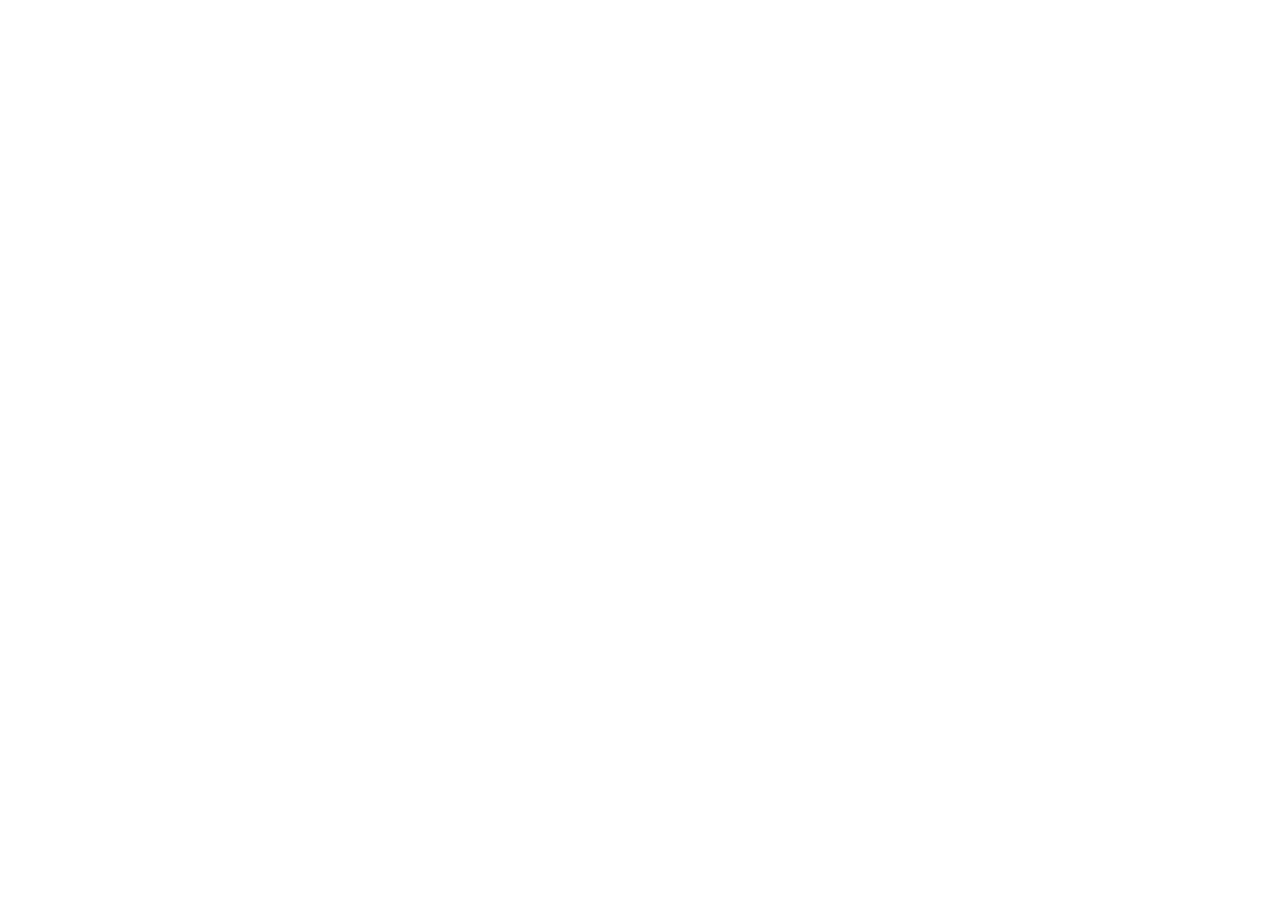
==== index.html @ 5c6cd161 "codigo para el html" ====
<!DOCTYPE html>
<html lang="en">
<head>
    <meta charset="UTF-8">
    <meta name="viewport" content="width=device-width, initial-scale=1.0">
    <title>Document</title>
    <link rel="stylesheet" href="estilos.css">
    <script src="codigo.js"></script>
</head>
<body>
    
</body>
</html>
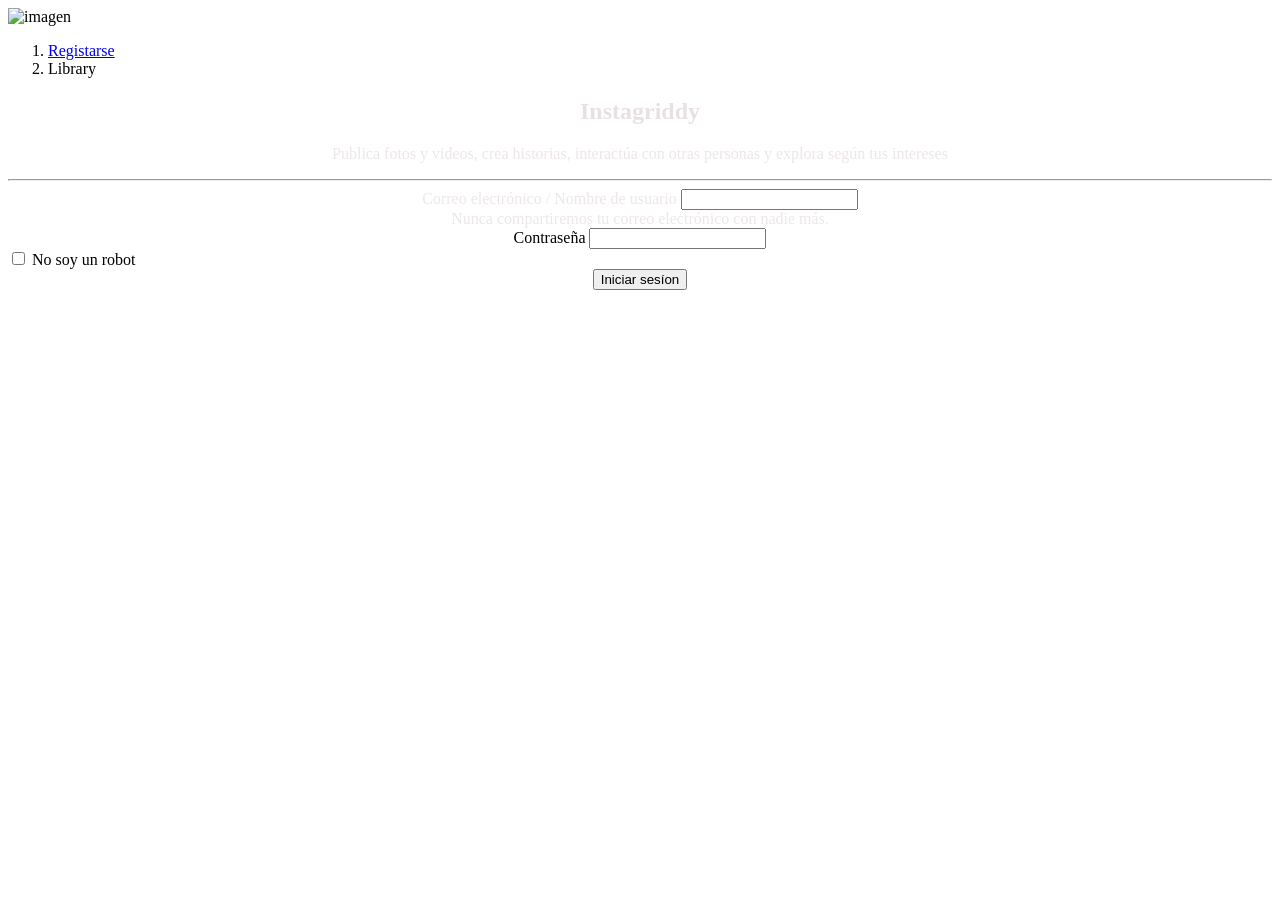
==== commit 7721c43b: "mas implementaciones" ====
--- a/index.html
+++ b/index.html
@@ -1,5 +1,6 @@
 <!DOCTYPE html>
 <html lang="en">
+
 <head>
     <meta charset="UTF-8">
     <meta name="viewport" content="width=device-width, initial-scale=1.0">
@@ -7,7 +8,58 @@
     <link rel="stylesheet" href="estilos.css">
     <script src="codigo.js"></script>
 </head>
+
 <body>
-    
+    <div class="caja_master">
+        <div class="hijo1">
+            <img src="imagenes/logo.jpg" alt="imagen" width="150px">
+        </div>
+        <div class="hijo2">
+            <nav style="--bs-breadcrumb-divider: '>';" aria-label="breadcrumb">
+                <ol class="breadcrumb">
+                    <li class="breadcrumb-item"><a href="index2.html">Registarse</a></li>
+                    <li class="breadcrumb-item active" aria-current="page">Library</li>
+                </ol>
+            </nav>
+        </div>
+    </div>
+    <center>
+        <h2 style="color: #e9e1e1;">Instagriddy</h2>
+
+        </h2>
+        <p class="introduccion" style="color: #e9e1e1d0;">Publica fotos y videos, crea historias, interactúa con
+            otras personas y explora
+            según
+            tus intereses</p>
+    </center>
+
+    <hr>
+    <center>
+        <form>
+            <div class="mb-3">
+                <label for="exampleInputEmail1" class="form-label" style="color: #e9e1e1d0;">Correo electrónico /
+                    Nombre de usuario</label>
+                <input type="email" class="form-control" id="exampleInputEmail1" aria-describedby="emailHelp">
+                <div id="emailHelp" class="form-text" style="color: #e9e1e1d0;">Nunca compartiremos tu correo
+                    electrónico con nadie más.</div>
+            </div>
+    </center>
+    <center>
+        <div class="mb-3">
+            <label for="exampleInputPassword1" class="form-label">Contraseña</label>
+            <input type="password" class="form-control" id="exampleInputPassword1">
+    </center>
+    </div>
+    <div class="mb-3 form-check">
+        <input type="checkbox" class="form-check-input" id="exampleCheck1">
+        <label class="form-check-label" for="exampleCheck1">No soy un robot</label>
+    </div>
+    <center>
+        <button type="submit" class="btn btn-primary" onclick="inicio()">Iniciar sesíon </button>
+        <p id="notificacion"></p>
+        </form>
+    </center>
+
 </body>
+
 </html>
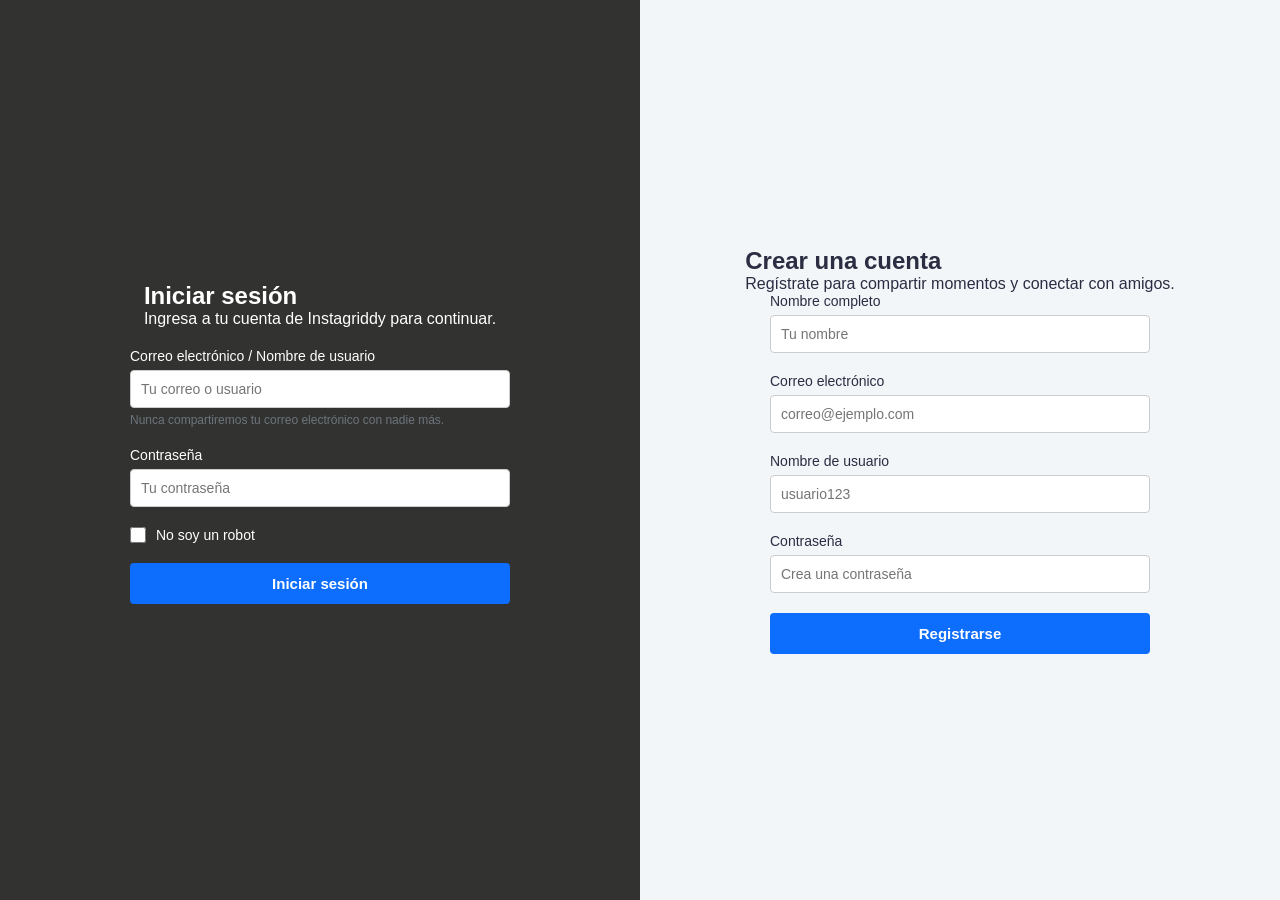
==== commit 19881412: "negra" ====
--- a/index.html
+++ b/index.html
@@ -1,65 +1,78 @@
 <!DOCTYPE html>
-<html lang="en">
+<html lang="es">
+<head>
+  <meta charset="UTF-8">
+  <meta name="viewport" content="width=device-width, initial-scale=1.0">
+  <title>Iniciar Sesión y Registrarse</title>
+  <link rel="stylesheet" href="estilos.css">
+  <script src="codigo.js"></script>
+</head>
+<body>
 
-<head>
-    <meta charset="UTF-8">
-    <meta name="viewport" content="width=device-width, initial-scale=1.0">
-    <title>Document</title>
-    <link rel="stylesheet" href="estilos.css">
-    <script src="codigo.js"></script>
-</head>
+  <div class="contenedor">
 
-<body>
-    <div class="caja_master">
-        <div class="hijo1">
-            <img src="imagenes/logo.jpg" alt="imagen" width="150px">
+    <div class="seccion izquierda">
+      <div class="encabezado-seccion">
+        <img src="imagenes/logo.jpg" alt="Logo" class="logo-img" onerror="this.style.display='none'">
+        <h2>Iniciar sesión</h2>
+        <p>Ingresa a tu cuenta de Instagriddy para continuar.</p>
+      </div>
+
+      <form class="formulario" onsubmit="event.preventDefault(); inicio();">
+        <div class="mb-3">
+          <label for="exampleInputEmail1" class="form-label">Correo electrónico / Nombre de usuario</label>
+          <input type="email" class="form-control" id="exampleInputEmail1" placeholder="Tu correo o usuario" required>
+          <div id="emailHelp" class="form-text">Nunca compartiremos tu correo electrónico con nadie más.</div>
         </div>
-        <div class="hijo2">
-            <nav style="--bs-breadcrumb-divider: '>';" aria-label="breadcrumb">
-                <ol class="breadcrumb">
-                    <li class="breadcrumb-item"><a href="index2.html">Registarse</a></li>
-                    <li class="breadcrumb-item active" aria-current="page">Library</li>
-                </ol>
-            </nav>
+
+        <div class="mb-3">
+          <label for="exampleInputPassword1" class="form-label">Contraseña</label>
+          <input type="password" class="form-control" id="exampleInputPassword1" placeholder="Tu contraseña" required>
         </div>
+
+        <div class="mb-3 form-check">
+          <input type="checkbox" class="form-check-input" id="exampleCheck1">
+          <label class="form-check-label" for="exampleCheck1">No soy un robot</label>
+        </div>
+
+        <button type="submit" class="btn btn-login">Iniciar sesión</button>
+        <p id="notificacion"></p>
+      </form>
     </div>
-    <center>
-        <h2 style="color: #e9e1e1;">Instagriddy</h2>
 
-        </h2>
-        <p class="introduccion" style="color: #e9e1e1d0;">Publica fotos y videos, crea historias, interactúa con
-            otras personas y explora
-            según
-            tus intereses</p>
-    </center>
+    <div class="seccion derecha">
+      <div class="encabezado-seccion">
+        <h2>Crear una cuenta</h2>
+        <p>Regístrate para compartir momentos y conectar con amigos.</p>
+      </div>
 
-    <hr>
-    <center>
-        <form>
-            <div class="mb-3">
-                <label for="exampleInputEmail1" class="form-label" style="color: #e9e1e1d0;">Correo electrónico /
-                    Nombre de usuario</label>
-                <input type="email" class="form-control" id="exampleInputEmail1" aria-describedby="emailHelp">
-                <div id="emailHelp" class="form-text" style="color: #e9e1e1d0;">Nunca compartiremos tu correo
-                    electrónico con nadie más.</div>
-            </div>
-    </center>
-    <center>
+      <form class="formulario" onsubmit="event.preventDefault(); registrar();">
         <div class="mb-3">
-            <label for="exampleInputPassword1" class="form-label">Contraseña</label>
-            <input type="password" class="form-control" id="exampleInputPassword1">
-    </center>
+          <label for="nombreRegistro" class="form-label">Nombre completo</label>
+          <input type="text" class="form-control" id="nombreRegistro" placeholder="Tu nombre" required>
+        </div>
+
+        <div class="mb-3">
+          <label for="emailRegistro" class="form-label">Correo electrónico</label>
+          <input type="email" class="form-control" id="emailRegistro" placeholder="correo@ejemplo.com" required>
+        </div>
+
+        <div class="mb-3">
+          <label for="userRegistro" class="form-label">Nombre de usuario</label>
+          <input type="text" class="form-control" id="userRegistro" placeholder="usuario123" required>
+        </div>
+
+        <div class="mb-3">
+          <label for="passRegistro" class="form-label">Contraseña</label>
+          <input type="password" class="form-control" id="passRegistro" placeholder="Crea una contraseña" required>
+        </div>
+
+        <button type="submit" class="btn btn-registro">Registrarse</button>
+        <p id="notificacionRegistro"></p>
+      </form>
     </div>
-    <div class="mb-3 form-check">
-        <input type="checkbox" class="form-check-input" id="exampleCheck1">
-        <label class="form-check-label" for="exampleCheck1">No soy un robot</label>
-    </div>
-    <center>
-        <button type="submit" class="btn btn-primary" onclick="inicio()">Iniciar sesíon </button>
-        <p id="notificacion"></p>
-        </form>
-    </center>
+
+  </div>
 
 </body>
-
 </html>
--- a/estilos.css
+++ b/estilos.css
@@ -0,0 +1,154 @@
+* {
+  margin: 0;
+  padding: 0;
+  box-sizing: border-box;
+  font-family: Arial, sans-serif;
+}
+
+.contenedor {
+  display: flex;
+  min-height: 100vh;
+  width: 100%;
+}
+
+.seccion {
+  flex: 1;
+  display: flex;
+  flex-direction: column;
+  padding: 40px;
+}
+
+.izquierda {
+  background-color: #323230;
+  color: #ffffff;
+  justify-content: center;
+  align-items: center;
+  gap: 20px; 
+}
+
+.izquierda .encabezado-seccion {
+  margin-bottom: 0; 
+}
+
+.caja_master {
+  width: 100%;
+  display: flex;
+  justify-content: space-between;
+  align-items: center;
+}
+
+.logo-img {
+  width: 80px;
+  height: auto;
+}
+
+.breadcrumb {
+  display: flex;
+  list-style: none;
+  gap: 15px;
+}
+
+.breadcrumb-item a {
+  color: #8d99ae;
+  text-decoration: none;
+}
+
+.breadcrumb-item a:hover {
+  text-decoration: underline;
+}
+
+.breadcrumb-item.active {
+  color: #ffffff;
+}
+
+.contenido-texto {
+  margin: auto 0;
+  text-align: center;
+  max-width: 400px;
+}
+
+.contenido-texto h2 {
+  font-size: 2.2rem;
+  margin-bottom: 15px;
+}
+
+.contenido-texto p {
+  line-height: 1.5;
+  color: #edf2f4;
+}
+
+.derecha {
+  background-color: #f2f6f8;
+  color: #2b2d42;
+  justify-content: center;
+  align-items: center;
+}
+
+form {
+  width: 100%;
+  max-width: 380px;
+}
+
+.mb-3 {
+  margin-bottom: 20px;
+  display: flex;
+  flex-direction: column;
+}
+
+.form-label {
+  font-size: 14px;
+  margin-bottom: 6px;
+}
+
+.form-control {
+  width: 100%;
+  padding: 10px;
+  border: 1px solid #ccc;
+  border-radius: 4px;
+  font-size: 14px;
+}
+
+.form-text {
+  font-size: 12px;
+  color: #6c757d;
+  margin-top: 5px;
+}
+
+.form-check {
+  flex-direction: row;
+  align-items: center;
+  gap: 10px;
+}
+
+.form-check-input {
+  width: 16px;
+  height: 16px;
+  cursor: pointer;
+}
+
+.form-check-label {
+  font-size: 14px;
+  cursor: pointer;
+}
+
+button {
+  width: 100%;
+  padding: 12px;
+  background-color: #0d6efd;
+  color: white;
+  border: none;
+  border-radius: 4px;
+  font-size: 15px;
+  font-weight: bold;
+  cursor: pointer;
+  transition: background-color 0.2s;
+}
+
+button:hover {
+  background-color: #0b5ed7;
+}
+
+#notificacion {
+  margin-top: 15px;
+  text-align: center;
+}
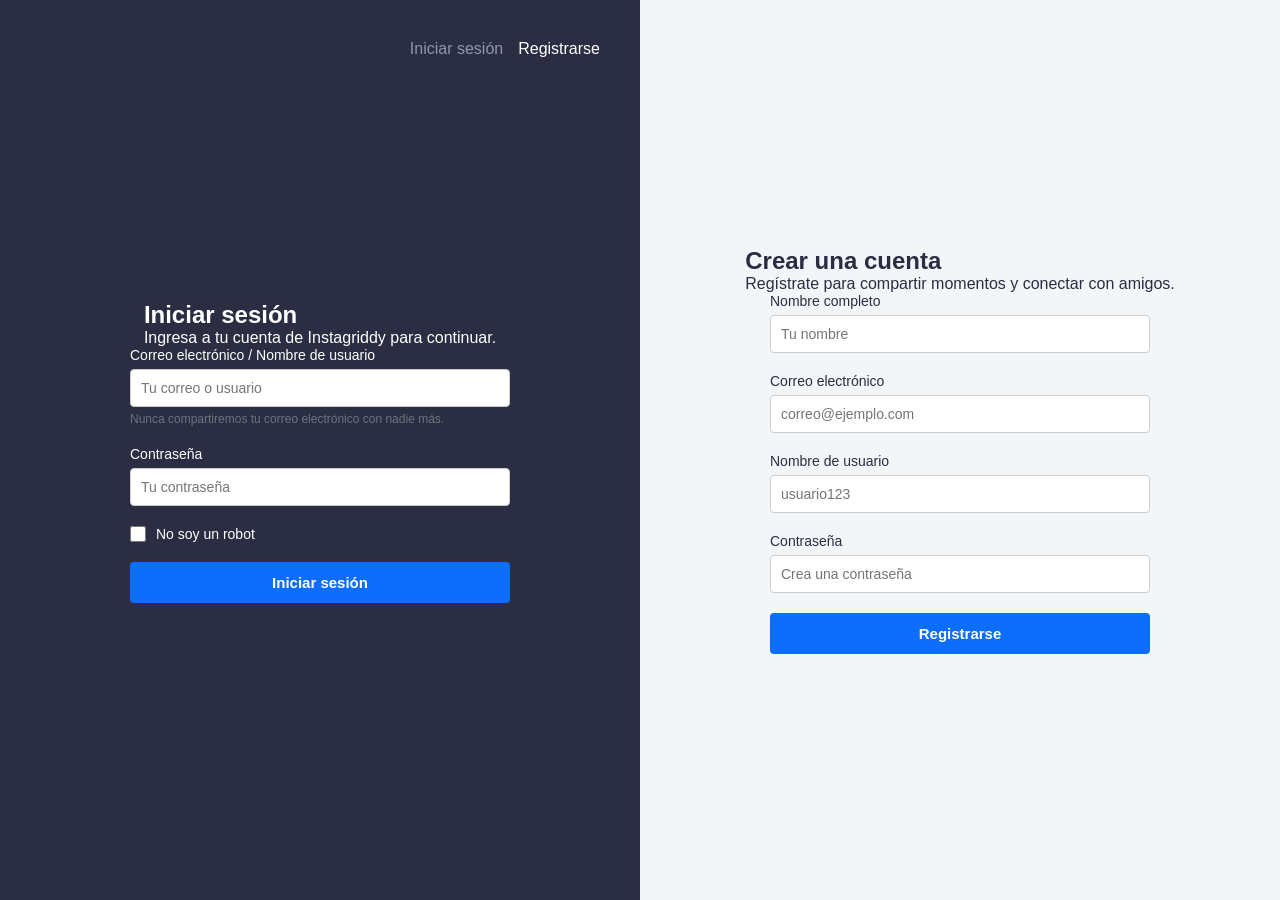
==== commit 9cefb793: "nieto de capulina" ====
--- a/index.html
+++ b/index.html
@@ -12,32 +12,49 @@
   <div class="contenedor">
 
     <div class="seccion izquierda">
-      <div class="encabezado-seccion">
-        <img src="imagenes/logo.jpg" alt="Logo" class="logo-img" onerror="this.style.display='none'">
-        <h2>Iniciar sesión</h2>
-        <p>Ingresa a tu cuenta de Instagriddy para continuar.</p>
+      
+      <div class="caja_master">
+        <div class="hijo1">
+          <img src="imagenes/logo.jpg" alt="Logo" class="logo-img" onerror="this.style.display='none'">
+        </div>
+        <div class="hijo2">
+          <nav aria-label="breadcrumb">
+            <ol class="menu-navegacion">
+              <li class="item-navegacion"><a href="#">Iniciar sesión</a></li>
+              <li class="item-navegacion activo" aria-current="page">Registrarse</li>
+            </ol>
+          </nav>
+        </div>
       </div>
 
-      <form class="formulario" onsubmit="event.preventDefault(); inicio();">
-        <div class="mb-3">
-          <label for="exampleInputEmail1" class="form-label">Correo electrónico / Nombre de usuario</label>
-          <input type="email" class="form-control" id="exampleInputEmail1" placeholder="Tu correo o usuario" required>
-          <div id="emailHelp" class="form-text">Nunca compartiremos tu correo electrónico con nadie más.</div>
+      <div class="bloque-login">
+        <div class="encabezado-seccion">
+          <h2>Iniciar sesión</h2>
+          <p>Ingresa a tu cuenta de Instagriddy para continuar.</p>
         </div>
 
-        <div class="mb-3">
-          <label for="exampleInputPassword1" class="form-label">Contraseña</label>
-          <input type="password" class="form-control" id="exampleInputPassword1" placeholder="Tu contraseña" required>
-        </div>
+        <form class="formulario" onsubmit="event.preventDefault(); inicio();">
+          <div class="mb-3">
+            <label for="exampleInputEmail1" class="form-label">Correo electrónico / Nombre de usuario</label>
+            <input type="email" class="form-control" id="exampleInputEmail1" placeholder="Tu correo o usuario" required>
+            <div id="emailHelp" class="form-text">Nunca compartiremos tu correo electrónico con nadie más.</div>
+          </div>
 
-        <div class="mb-3 form-check">
-          <input type="checkbox" class="form-check-input" id="exampleCheck1">
-          <label class="form-check-label" for="exampleCheck1">No soy un robot</label>
-        </div>
+          <div class="mb-3">
+            <label for="exampleInputPassword1" class="form-label">Contraseña</label>
+            <input type="password" class="form-control" id="exampleInputPassword1" placeholder="Tu contraseña" required>
+          </div>
 
-        <button type="submit" class="btn btn-login">Iniciar sesión</button>
-        <p id="notificacion"></p>
-      </form>
+          <div class="mb-3 form-check">
+            <input type="checkbox" class="form-check-input" id="exampleCheck1">
+            <label class="form-check-label" for="exampleCheck1">No soy un robot</label>
+          </div>
+
+          <button type="submit" class="btn btn-login">Iniciar sesión</button>
+          <p id="notificacion"></p>
+        </form>
+      </div>
+
     </div>
 
     <div class="seccion derecha">
--- a/estilos.css
+++ b/estilos.css
@@ -19,11 +19,18 @@
 }
 
 .izquierda {
-  background-color: #323230;
+  background-color: #2b2d42;
   color: #ffffff;
-  justify-content: center;
+  justify-content: space-between;
   align-items: center;
-  gap: 20px; 
+}
+
+.bloque-login {
+  margin: auto 0;
+  width: 100%;
+  display: flex;
+  flex-direction: column;
+  align-items: center;
 }
 
 .izquierda .encabezado-seccion {
@@ -42,22 +49,22 @@
   height: auto;
 }
 
-.breadcrumb {
+.menu-navegacion {
   display: flex;
   list-style: none;
   gap: 15px;
 }
 
-.breadcrumb-item a {
+.item-navegacion a {
   color: #8d99ae;
   text-decoration: none;
 }
 
-.breadcrumb-item a:hover {
+.item-navegacion a:hover {
   text-decoration: underline;
 }
 
-.breadcrumb-item.active {
+.item-navegacion.activo {
   color: #ffffff;
 }
 
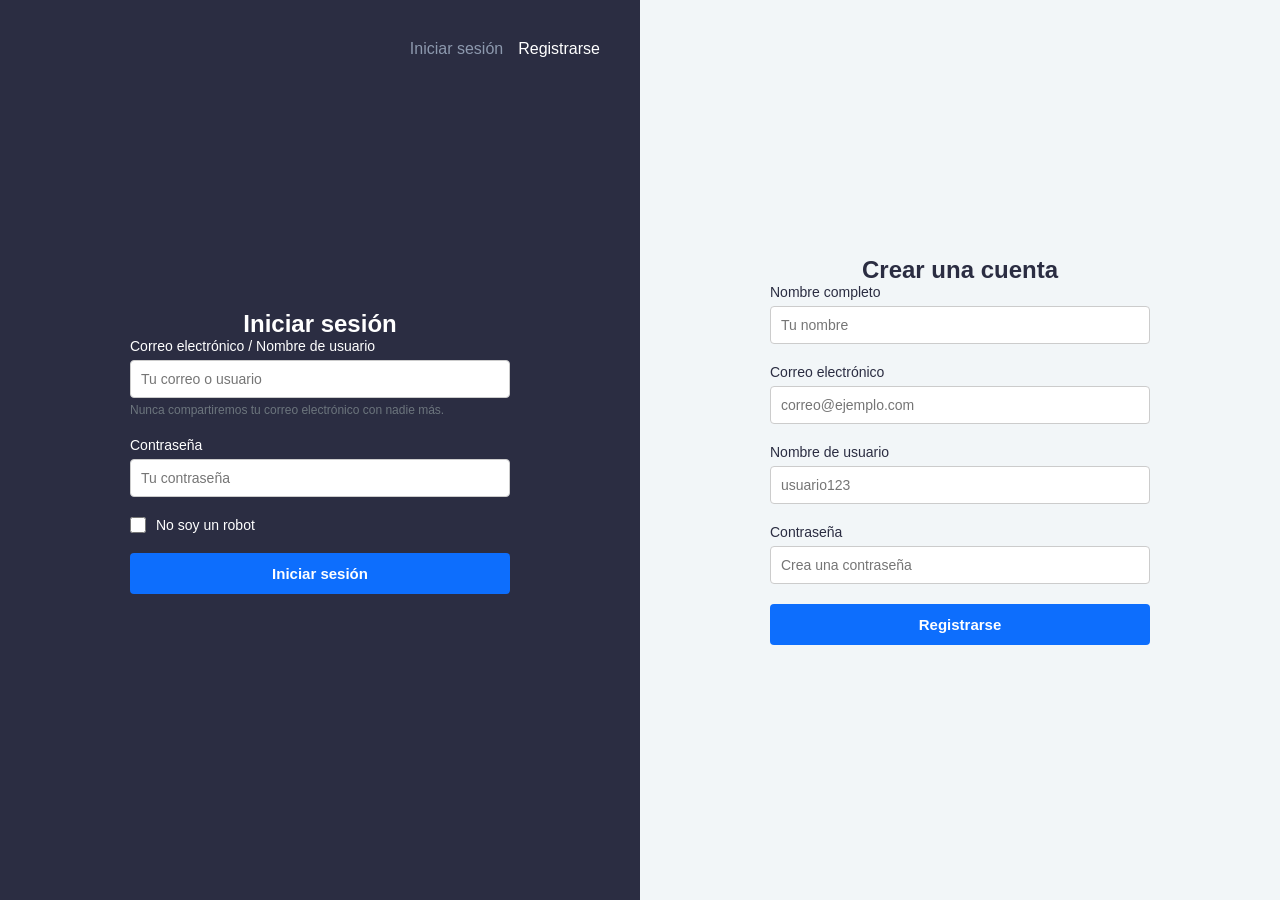
==== commit a7f6eba2: "Hollow knight" ====
--- a/index.html
+++ b/index.html
@@ -30,7 +30,6 @@
       <div class="bloque-login">
         <div class="encabezado-seccion">
           <h2>Iniciar sesión</h2>
-          <p>Ingresa a tu cuenta de Instagriddy para continuar.</p>
         </div>
 
         <form class="formulario" onsubmit="event.preventDefault(); inicio();">
@@ -60,7 +59,6 @@
     <div class="seccion derecha">
       <div class="encabezado-seccion">
         <h2>Crear una cuenta</h2>
-        <p>Regístrate para compartir momentos y conectar con amigos.</p>
       </div>
 
       <form class="formulario" onsubmit="event.preventDefault(); registrar();">
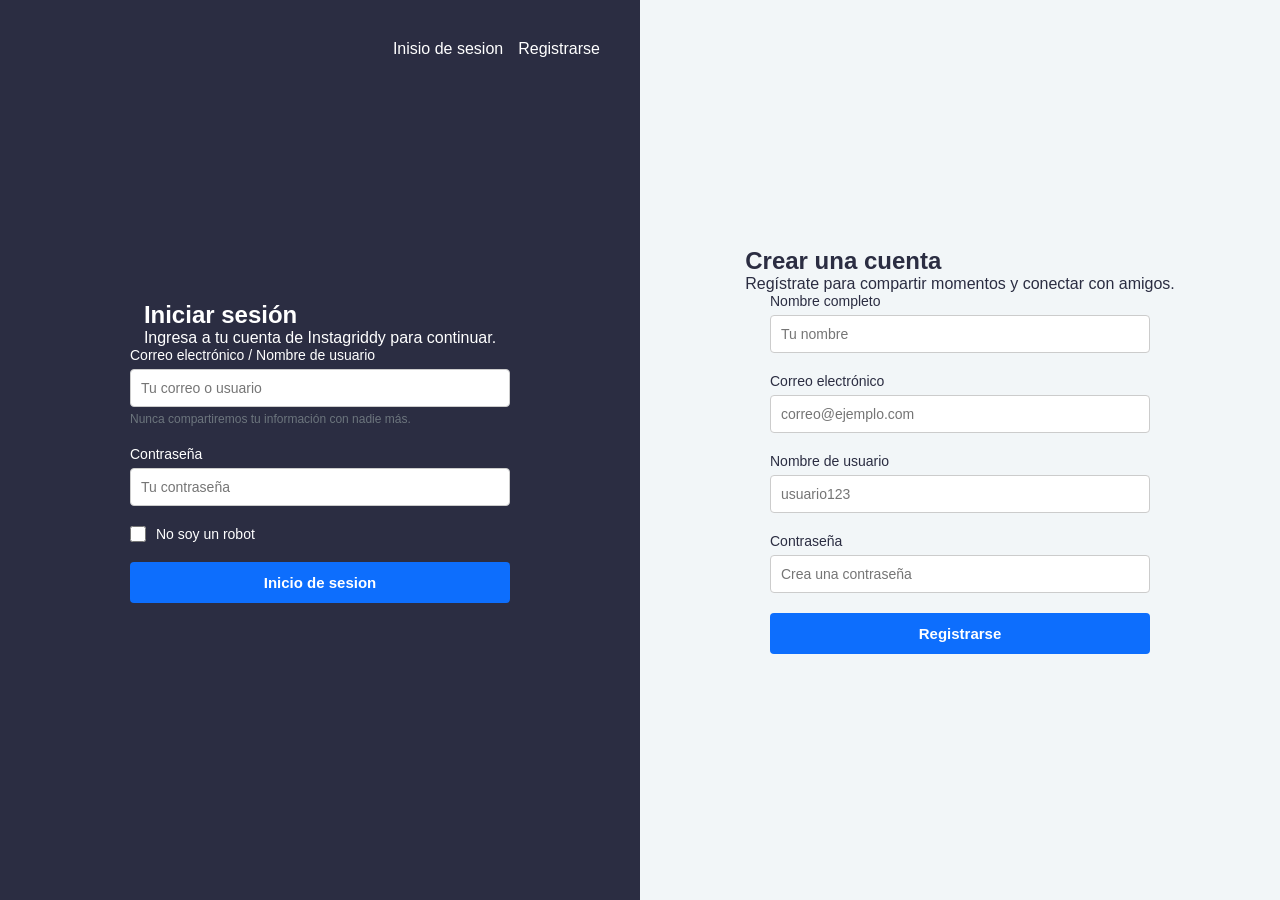
==== commit 07d751f2: "Todas las mejoras" ====
--- a/index.html
+++ b/index.html
@@ -1,5 +1,6 @@
 <!DOCTYPE html>
 <html lang="es">
+
 <head>
   <meta charset="UTF-8">
   <meta name="viewport" content="width=device-width, initial-scale=1.0">
@@ -7,12 +8,13 @@
   <link rel="stylesheet" href="estilos.css">
   <script src="codigo.js"></script>
 </head>
+
 <body>
 
   <div class="contenedor">
 
     <div class="seccion izquierda">
-      
+
       <div class="caja_master">
         <div class="hijo1">
           <img src="imagenes/logo.jpg" alt="Logo" class="logo-img" onerror="this.style.display='none'">
@@ -20,7 +22,7 @@
         <div class="hijo2">
           <nav aria-label="breadcrumb">
             <ol class="menu-navegacion">
-              <li class="item-navegacion"><a href="#">Iniciar sesión</a></li>
+              <li class="item-navegacion">Inisio de sesion</li>
               <li class="item-navegacion activo" aria-current="page">Registrarse</li>
             </ol>
           </nav>
@@ -30,13 +32,14 @@
       <div class="bloque-login">
         <div class="encabezado-seccion">
           <h2>Iniciar sesión</h2>
+          <p>Ingresa a tu cuenta de Instagriddy para continuar.</p>
         </div>
 
         <form class="formulario" onsubmit="event.preventDefault(); inicio();">
           <div class="mb-3">
             <label for="exampleInputEmail1" class="form-label">Correo electrónico / Nombre de usuario</label>
-            <input type="email" class="form-control" id="exampleInputEmail1" placeholder="Tu correo o usuario" required>
-            <div id="emailHelp" class="form-text">Nunca compartiremos tu correo electrónico con nadie más.</div>
+            <input type="text" class="form-control" id="exampleInputEmail1" placeholder="Tu correo o usuario" required>
+            <div id="emailHelp" class="form-text">Nunca compartiremos tu información con nadie más.</div>
           </div>
 
           <div class="mb-3">
@@ -49,7 +52,7 @@
             <label class="form-check-label" for="exampleCheck1">No soy un robot</label>
           </div>
 
-          <button type="submit" class="btn btn-login">Iniciar sesión</button>
+          <button type="submit" class="btn btn-login" onclick="inicio()">Inicio de sesion</button>
           <p id="notificacion"></p>
         </form>
       </div>
@@ -59,6 +62,7 @@
     <div class="seccion derecha">
       <div class="encabezado-seccion">
         <h2>Crear una cuenta</h2>
+        <p>Regístrate para compartir momentos y conectar con amigos.</p>
       </div>
 
       <form class="formulario" onsubmit="event.preventDefault(); registrar();">
@@ -69,7 +73,8 @@
 
         <div class="mb-3">
           <label for="emailRegistro" class="form-label">Correo electrónico</label>
-          <input type="email" class="form-control" id="emailRegistro" placeholder="correo@ejemplo.com" required>
+
+          <input type="text" class="form-control" id="emailRegistro" placeholder="correo@ejemplo.com" required>
         </div>
 
         <div class="mb-3">
@@ -82,7 +87,7 @@
           <input type="password" class="form-control" id="passRegistro" placeholder="Crea una contraseña" required>
         </div>
 
-        <button type="submit" class="btn btn-registro">Registrarse</button>
+        <button type="submit" class="btn btn-registro" onclick="inicio()">Registrarse</button>
         <p id="notificacionRegistro"></p>
       </form>
     </div>
@@ -90,4 +95,5 @@
   </div>
 
 </body>
+
 </html>
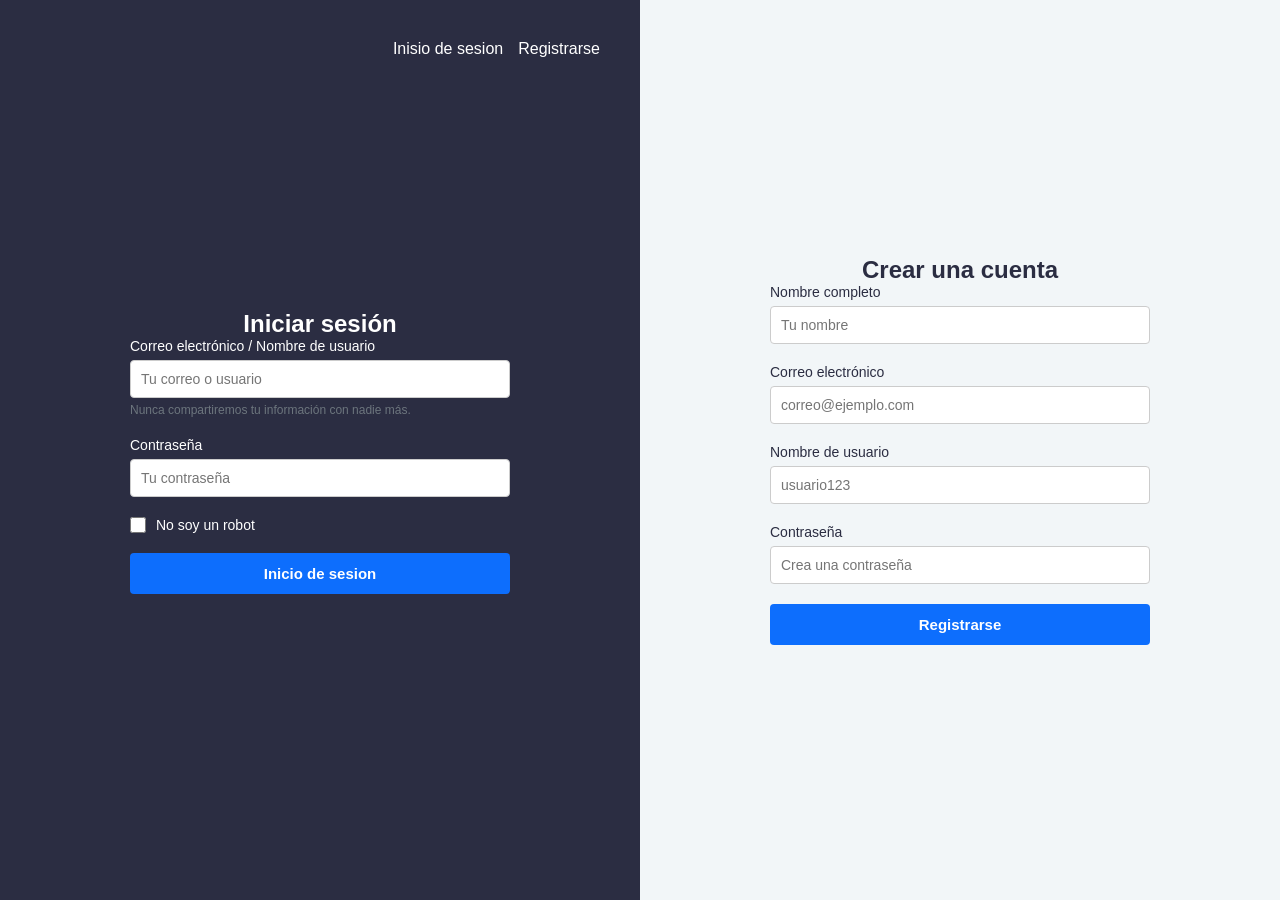
==== commit 01838911: "Merge branch 'main' of https://github.com/JDEspina2010/Inicio-de-sesi-n-con-bucles-" ====
--- a/index.html
+++ b/index.html
@@ -32,7 +32,6 @@
       <div class="bloque-login">
         <div class="encabezado-seccion">
           <h2>Iniciar sesión</h2>
-          <p>Ingresa a tu cuenta de Instagriddy para continuar.</p>
         </div>
 
         <form class="formulario" onsubmit="event.preventDefault(); inicio();">
@@ -62,7 +61,6 @@
     <div class="seccion derecha">
       <div class="encabezado-seccion">
         <h2>Crear una cuenta</h2>
-        <p>Regístrate para compartir momentos y conectar con amigos.</p>
       </div>
 
       <form class="formulario" onsubmit="event.preventDefault(); registrar();">
